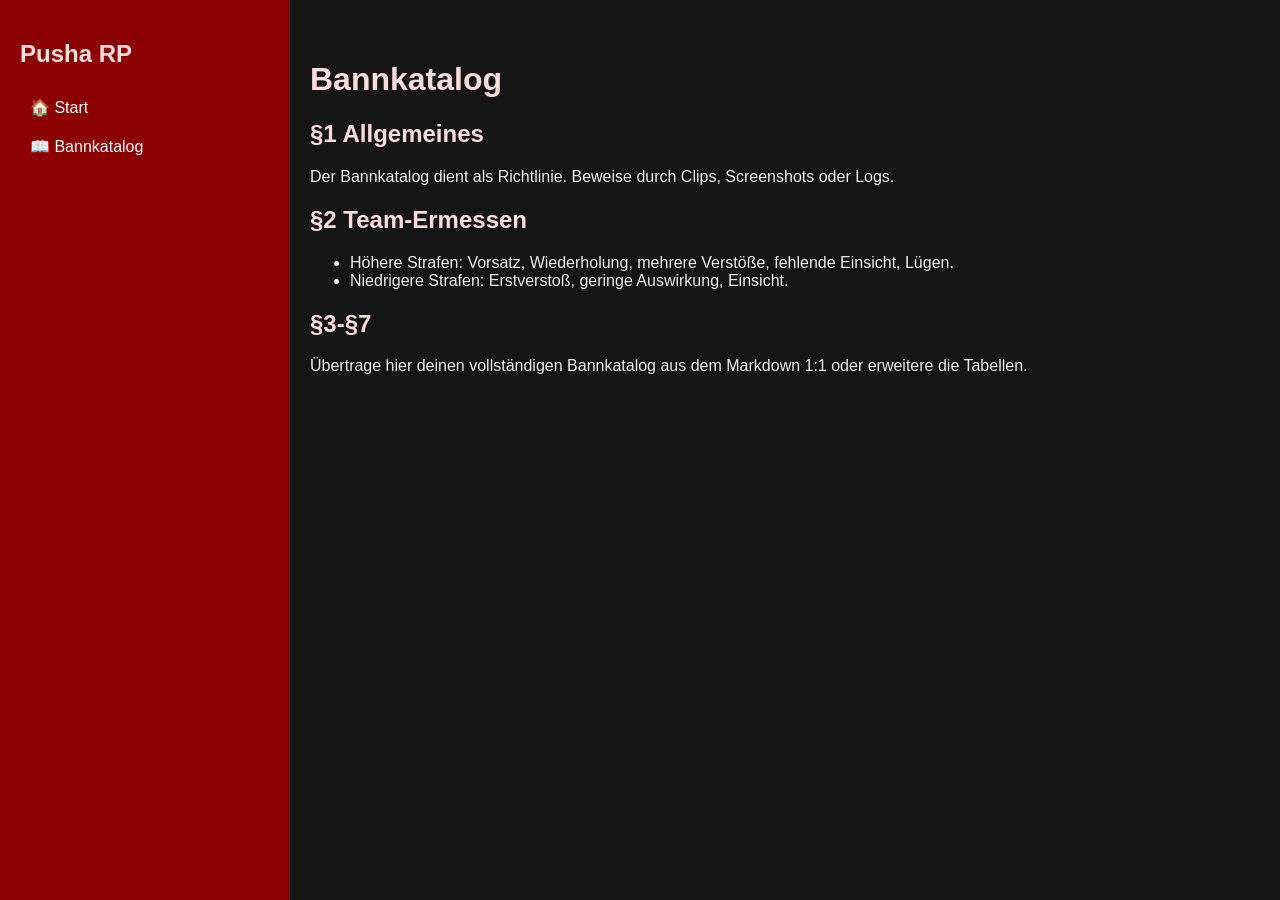
==== bannkatalog.html @ 23351910 "Add files via upload" ====
<!doctype html><html><head><meta charset='utf-8'><title>Bannkatalog</title><link rel='stylesheet' href='style.css'></head><body><div class='sidebar'><h2>Pusha RP</h2><a href='index.html'>🏠 Start</a><a href='bannkatalog.html'>📖 Bannkatalog</a></div><main><h1>Bannkatalog</h1><h2>§1 Allgemeines</h2><p>Der Bannkatalog dient als Richtlinie. Beweise durch Clips, Screenshots oder Logs.</p><h2>§2 Team-Ermessen</h2><ul><li>Höhere Strafen: Vorsatz, Wiederholung, mehrere Verstöße, fehlende Einsicht, Lügen.</li><li>Niedrigere Strafen: Erstverstoß, geringe Auswirkung, Einsicht.</li></ul><h2>§3-§7</h2><p>Übertrage hier deinen vollständigen Bannkatalog aus dem Markdown 1:1 oder erweitere die Tabellen.</p></main></body></html>
---- style.css ----
body{margin:0;font-family:Arial;background:#151515;color:#eee;display:flex}.sidebar{width:250px;background:#8b0000;height:100vh;padding:20px;position:fixed}.sidebar a{display:block;color:#fff;text-decoration:none;padding:10px;border-radius:6px}.sidebar a:hover{background:#b30000}main{margin-left:270px;padding:40px}.btn{background:#b30000;color:#fff;padding:12px 20px;text-decoration:none;border-radius:8px}h1,h2{color:#ffdddd}
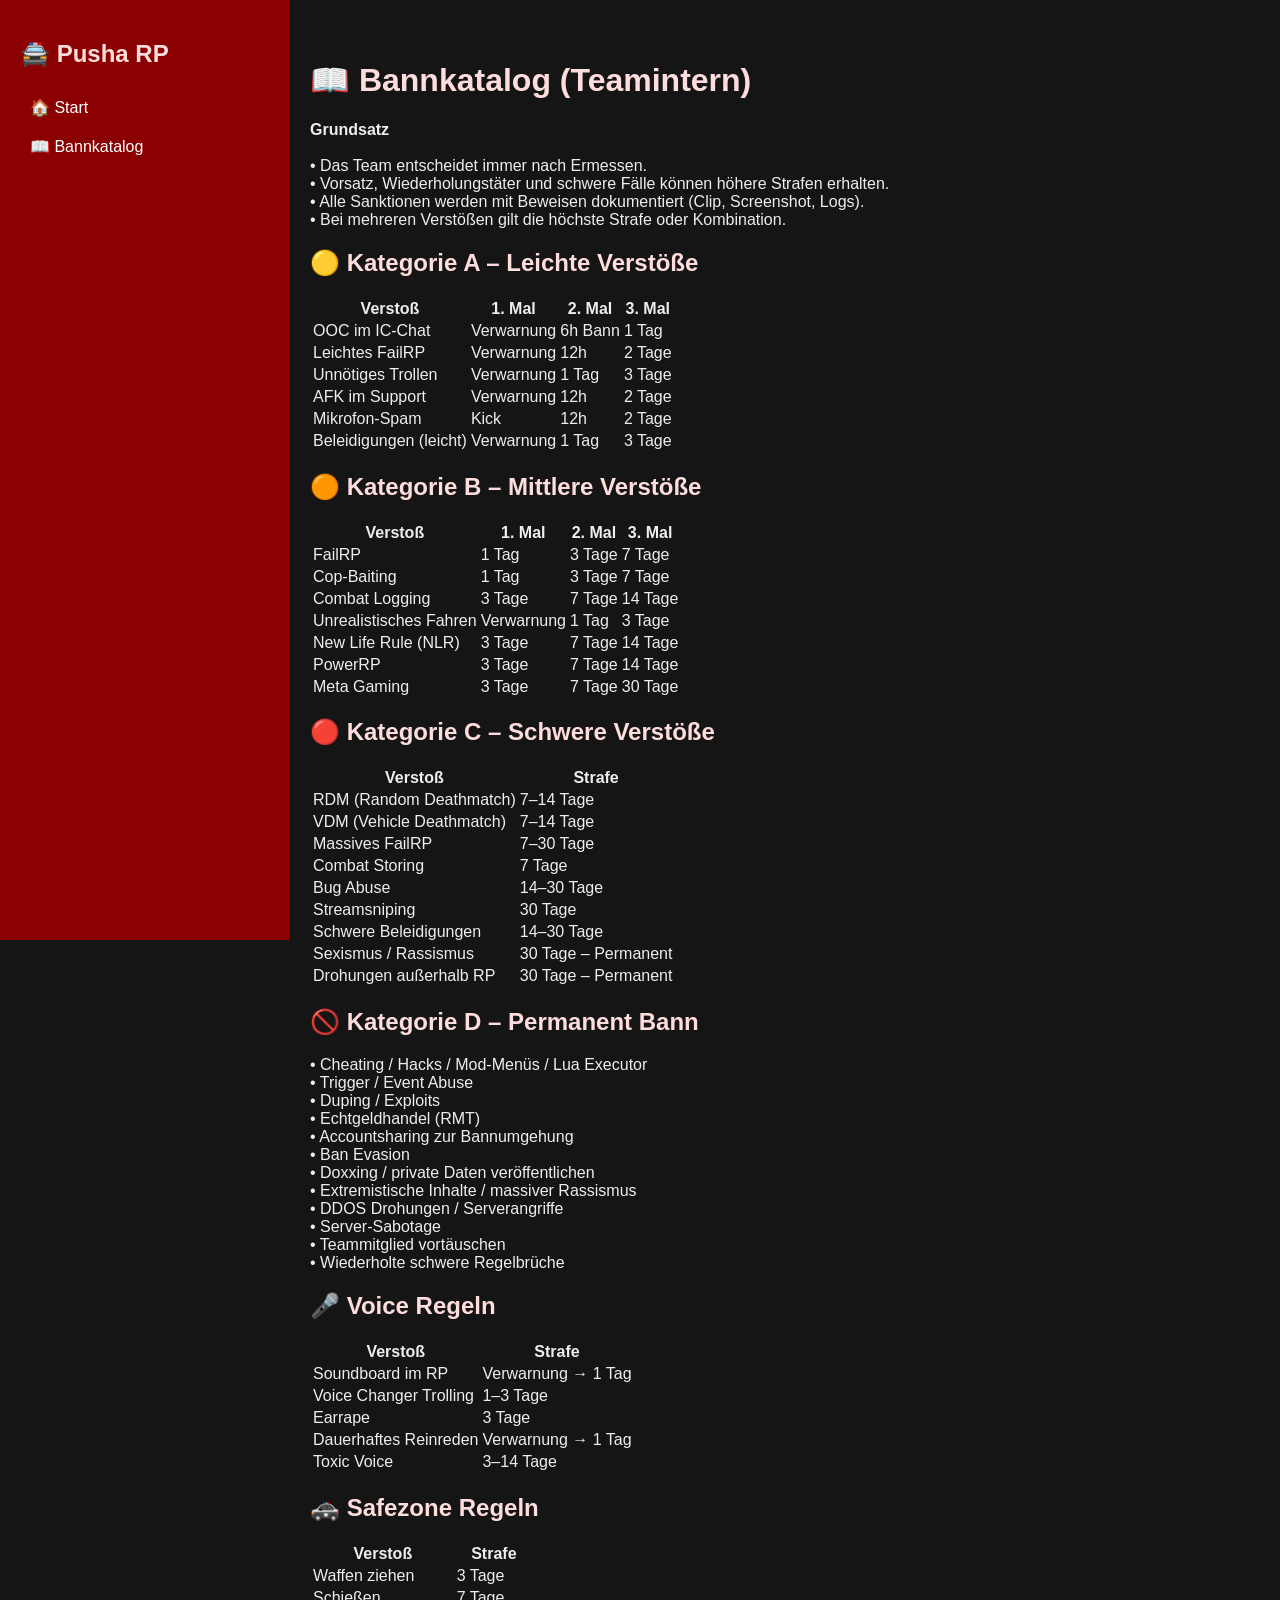
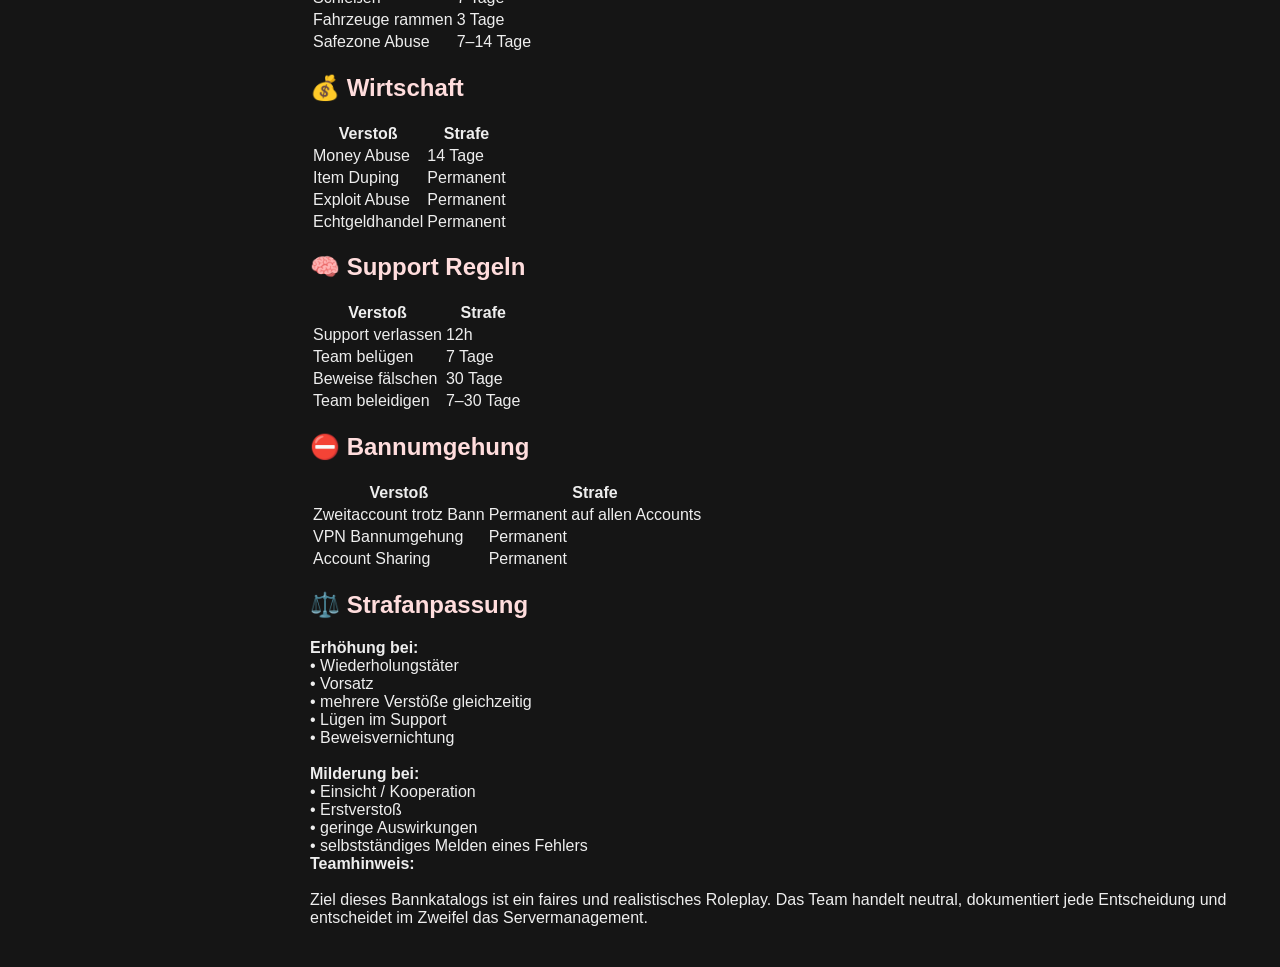
==== commit 7f53dac1: "Bannkatalog Updated the Bannkatalog HTML structure, added categories and rules for various offenses," ====
--- a/bannkatalog.html
+++ b/bannkatalog.html
@@ -1 +1,171 @@
-<!doctype html><html><head><meta charset='utf-8'><title>Bannkatalog</title><link rel='stylesheet' href='style.css'></head><body><div class='sidebar'><h2>Pusha RP</h2><a href='index.html'>🏠 Start</a><a href='bannkatalog.html'>📖 Bannkatalog</a></div><main><h1>Bannkatalog</h1><h2>§1 Allgemeines</h2><p>Der Bannkatalog dient als Richtlinie. Beweise durch Clips, Screenshots oder Logs.</p><h2>§2 Team-Ermessen</h2><ul><li>Höhere Strafen: Vorsatz, Wiederholung, mehrere Verstöße, fehlende Einsicht, Lügen.</li><li>Niedrigere Strafen: Erstverstoß, geringe Auswirkung, Einsicht.</li></ul><h2>§3-§7</h2><p>Übertrage hier deinen vollständigen Bannkatalog aus dem Markdown 1:1 oder erweitere die Tabellen.</p></main></body></html>+<!doctype html>
+<html lang="de">
+<head>
+<meta charset="utf-8">
+<meta name="viewport" content="width=device-width, initial-scale=1.0">
+<title>Pusha RP | Bannkatalog</title>
+<link rel="stylesheet" href="style.css">
+</head>
+
+<body>
+
+<div class="sidebar">
+  <h2>🚔 Pusha RP</h2>
+  <a href="index.html">🏠 Start</a>
+  <a class="active" href="bannkatalog.html">📖 Bannkatalog</a>
+</div>
+
+<main class="content">
+
+<h1>📖 Bannkatalog (Teamintern)</h1>
+
+<div class="card">
+<b>Grundsatz</b><br><br>
+• Das Team entscheidet immer nach Ermessen.<br>
+• Vorsatz, Wiederholungstäter und schwere Fälle können höhere Strafen erhalten.<br>
+• Alle Sanktionen werden mit Beweisen dokumentiert (Clip, Screenshot, Logs).<br>
+• Bei mehreren Verstößen gilt die höchste Strafe oder Kombination.
+</div>
+
+<h2>🟡 Kategorie A – Leichte Verstöße</h2>
+
+<table>
+<tr><th>Verstoß</th><th>1. Mal</th><th>2. Mal</th><th>3. Mal</th></tr>
+
+<tr><td>OOC im IC-Chat</td><td>Verwarnung</td><td>6h Bann</td><td>1 Tag</td></tr>
+<tr><td>Leichtes FailRP</td><td>Verwarnung</td><td>12h</td><td>2 Tage</td></tr>
+<tr><td>Unnötiges Trollen</td><td>Verwarnung</td><td>1 Tag</td><td>3 Tage</td></tr>
+<tr><td>AFK im Support</td><td>Verwarnung</td><td>12h</td><td>2 Tage</td></tr>
+<tr><td>Mikrofon-Spam</td><td>Kick</td><td>12h</td><td>2 Tage</td></tr>
+<tr><td>Beleidigungen (leicht)</td><td>Verwarnung</td><td>1 Tag</td><td>3 Tage</td></tr>
+</table>
+
+<h2>🟠 Kategorie B – Mittlere Verstöße</h2>
+
+<table>
+<tr><th>Verstoß</th><th>1. Mal</th><th>2. Mal</th><th>3. Mal</th></tr>
+
+<tr><td>FailRP</td><td>1 Tag</td><td>3 Tage</td><td>7 Tage</td></tr>
+<tr><td>Cop-Baiting</td><td>1 Tag</td><td>3 Tage</td><td>7 Tage</td></tr>
+<tr><td>Combat Logging</td><td>3 Tage</td><td>7 Tage</td><td>14 Tage</td></tr>
+<tr><td>Unrealistisches Fahren</td><td>Verwarnung</td><td>1 Tag</td><td>3 Tage</td></tr>
+<tr><td>New Life Rule (NLR)</td><td>3 Tage</td><td>7 Tage</td><td>14 Tage</td></tr>
+<tr><td>PowerRP</td><td>3 Tage</td><td>7 Tage</td><td>14 Tage</td></tr>
+<tr><td>Meta Gaming</td><td>3 Tage</td><td>7 Tage</td><td>30 Tage</td></tr>
+</table>
+
+<h2>🔴 Kategorie C – Schwere Verstöße</h2>
+
+<table>
+<tr><th>Verstoß</th><th>Strafe</th></tr>
+
+<tr><td>RDM (Random Deathmatch)</td><td>7–14 Tage</td></tr>
+<tr><td>VDM (Vehicle Deathmatch)</td><td>7–14 Tage</td></tr>
+<tr><td>Massives FailRP</td><td>7–30 Tage</td></tr>
+<tr><td>Combat Storing</td><td>7 Tage</td></tr>
+<tr><td>Bug Abuse</td><td>14–30 Tage</td></tr>
+<tr><td>Streamsniping</td><td>30 Tage</td></tr>
+<tr><td>Schwere Beleidigungen</td><td>14–30 Tage</td></tr>
+<tr><td>Sexismus / Rassismus</td><td>30 Tage – Permanent</td></tr>
+<tr><td>Drohungen außerhalb RP</td><td>30 Tage – Permanent</td></tr>
+</table>
+
+<h2>🚫 Kategorie D – Permanent Bann</h2>
+
+<div class="card danger">
+• Cheating / Hacks / Mod-Menüs / Lua Executor<br>
+• Trigger / Event Abuse<br>
+• Duping / Exploits<br>
+• Echtgeldhandel (RMT)<br>
+• Accountsharing zur Bannumgehung<br>
+• Ban Evasion<br>
+• Doxxing / private Daten veröffentlichen<br>
+• Extremistische Inhalte / massiver Rassismus<br>
+• DDOS Drohungen / Serverangriffe<br>
+• Server-Sabotage<br>
+• Teammitglied vortäuschen<br>
+• Wiederholte schwere Regelbrüche
+</div>
+
+<h2>🎤 Voice Regeln</h2>
+
+<table>
+<tr><th>Verstoß</th><th>Strafe</th></tr>
+
+<tr><td>Soundboard im RP</td><td>Verwarnung → 1 Tag</td></tr>
+<tr><td>Voice Changer Trolling</td><td>1–3 Tage</td></tr>
+<tr><td>Earrape</td><td>3 Tage</td></tr>
+<tr><td>Dauerhaftes Reinreden</td><td>Verwarnung → 1 Tag</td></tr>
+<tr><td>Toxic Voice</td><td>3–14 Tage</td></tr>
+</table>
+
+<h2>🚓 Safezone Regeln</h2>
+
+<table>
+<tr><th>Verstoß</th><th>Strafe</th></tr>
+
+<tr><td>Waffen ziehen</td><td>3 Tage</td></tr>
+<tr><td>Schießen</td><td>7 Tage</td></tr>
+<tr><td>Fahrzeuge rammen</td><td>3 Tage</td></tr>
+<tr><td>Safezone Abuse</td><td>7–14 Tage</td></tr>
+</table>
+
+<h2>💰 Wirtschaft</h2>
+
+<table>
+<tr><th>Verstoß</th><th>Strafe</th></tr>
+
+<tr><td>Money Abuse</td><td>14 Tage</td></tr>
+<tr><td>Item Duping</td><td>Permanent</td></tr>
+<tr><td>Exploit Abuse</td><td>Permanent</td></tr>
+<tr><td>Echtgeldhandel</td><td>Permanent</td></tr>
+</table>
+
+<h2>🧠 Support Regeln</h2>
+
+<table>
+<tr><th>Verstoß</th><th>Strafe</th></tr>
+
+<tr><td>Support verlassen</td><td>12h</td></tr>
+<tr><td>Team belügen</td><td>7 Tage</td></tr>
+<tr><td>Beweise fälschen</td><td>30 Tage</td></tr>
+<tr><td>Team beleidigen</td><td>7–30 Tage</td></tr>
+</table>
+
+<h2>⛔ Bannumgehung</h2>
+
+<table>
+<tr><th>Verstoß</th><th>Strafe</th></tr>
+
+<tr><td>Zweitaccount trotz Bann</td><td>Permanent auf allen Accounts</td></tr>
+<tr><td>VPN Bannumgehung</td><td>Permanent</td></tr>
+<tr><td>Account Sharing</td><td>Permanent</td></tr>
+</table>
+
+<h2>⚖️ Strafanpassung</h2>
+
+<div class="card">
+<b>Erhöhung bei:</b><br>
+• Wiederholungstäter<br>
+• Vorsatz<br>
+• mehrere Verstöße gleichzeitig<br>
+• Lügen im Support<br>
+• Beweisvernichtung<br><br>
+
+<b>Milderung bei:</b><br>
+• Einsicht / Kooperation<br>
+• Erstverstoß<br>
+• geringe Auswirkungen<br>
+• selbstständiges Melden eines Fehlers
+</div>
+
+<div class="card">
+<b>Teamhinweis:</b><br><br>
+Ziel dieses Bannkatalogs ist ein faires und realistisches Roleplay.
+Das Team handelt neutral, dokumentiert jede Entscheidung und entscheidet im Zweifel das Servermanagement.
+</div>
+
+</main>
+
+</body>
+</html>
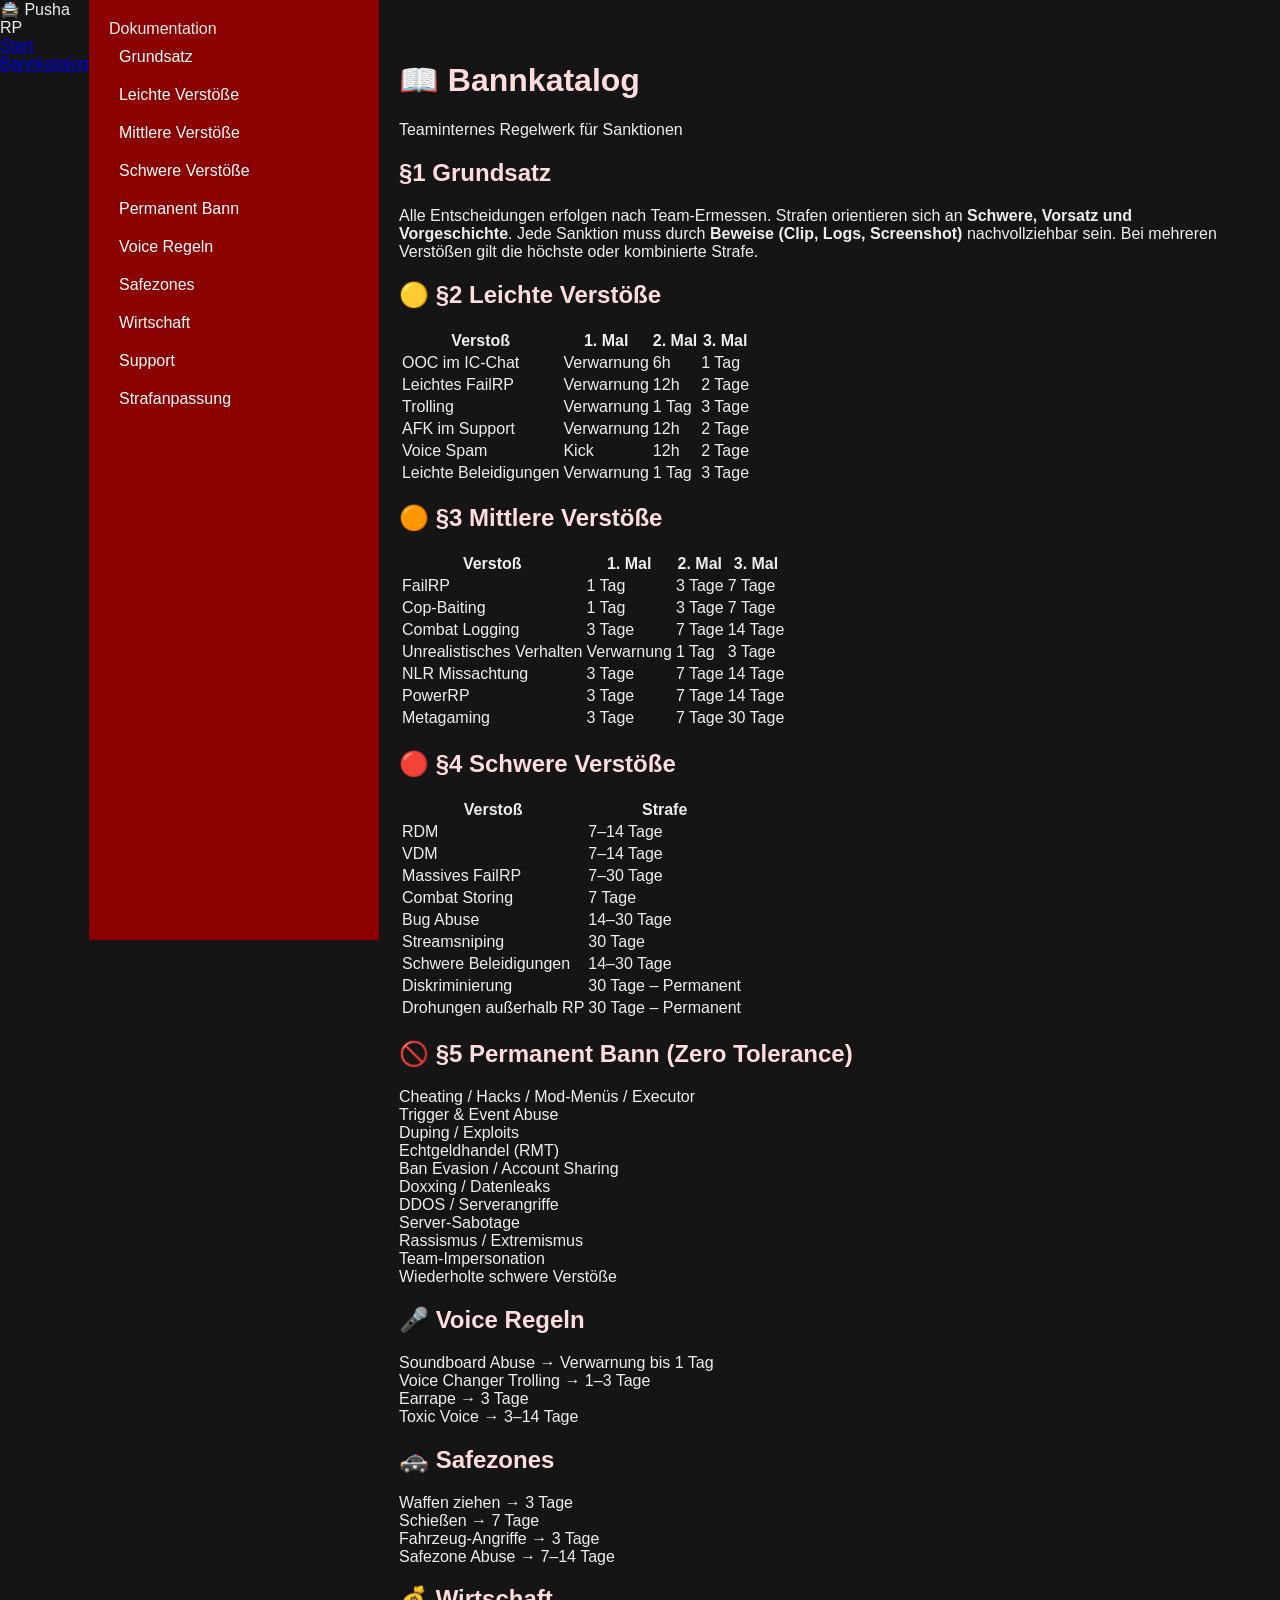
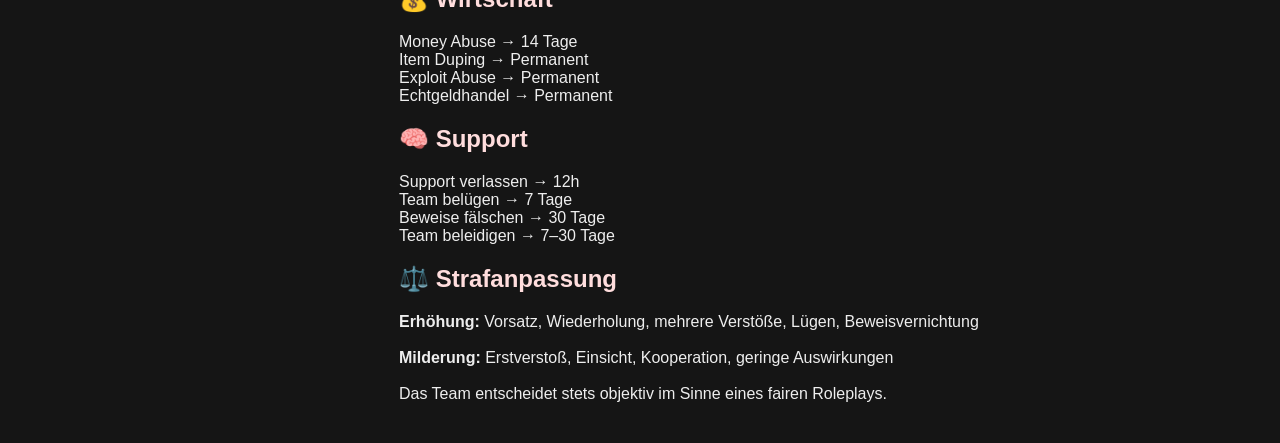
==== commit bdd4d972: "bannkatalog.html" ====
--- a/bannkatalog.html
+++ b/bannkatalog.html
@@ -9,163 +9,159 @@
 
 <body>
 
-<div class="sidebar">
-  <h2>🚔 Pusha RP</h2>
-  <a href="index.html">🏠 Start</a>
-  <a class="active" href="bannkatalog.html">📖 Bannkatalog</a>
-</div>
+<header class="topbar">
+  <div class="brand">🚔 Pusha RP</div>
+  <nav>
+    <a href="index.html">Start</a>
+    <a class="active" href="bannkatalog.html">Bannkatalog</a>
+  </nav>
+</header>
+
+<div class="layout">
+
+<aside class="sidebar">
+  <div class="sidebar-title">Dokumentation</div>
+  <a href="#grundsatz">Grundsatz</a>
+  <a href="#leicht">Leichte Verstöße</a>
+  <a href="#mittel">Mittlere Verstöße</a>
+  <a href="#schwer">Schwere Verstöße</a>
+  <a href="#perm">Permanent Bann</a>
+  <a href="#voice">Voice Regeln</a>
+  <a href="#safezone">Safezones</a>
+  <a href="#wirtschaft">Wirtschaft</a>
+  <a href="#support">Support</a>
+  <a href="#strabanpassung">Strafanpassung</a>
+</aside>
 
 <main class="content">
 
-<h1>📖 Bannkatalog (Teamintern)</h1>
+<h1>📖 Bannkatalog</h1>
+<p class="subtitle">Teaminternes Regelwerk für Sanktionen</p>
 
-<div class="card">
-<b>Grundsatz</b><br><br>
-• Das Team entscheidet immer nach Ermessen.<br>
-• Vorsatz, Wiederholungstäter und schwere Fälle können höhere Strafen erhalten.<br>
-• Alle Sanktionen werden mit Beweisen dokumentiert (Clip, Screenshot, Logs).<br>
-• Bei mehreren Verstößen gilt die höchste Strafe oder Kombination.
-</div>
+<section id="grundsatz" class="card">
+<h2>§1 Grundsatz</h2>
+<p>
+Alle Entscheidungen erfolgen nach Team-Ermessen.
+Strafen orientieren sich an <b>Schwere, Vorsatz und Vorgeschichte</b>.
+Jede Sanktion muss durch <b>Beweise (Clip, Logs, Screenshot)</b> nachvollziehbar sein.
+Bei mehreren Verstößen gilt die höchste oder kombinierte Strafe.
+</p>
+</section>
 
-<h2>🟡 Kategorie A – Leichte Verstöße</h2>
-
+<section id="leicht">
+<h2>🟡 §2 Leichte Verstöße</h2>
 <table>
 <tr><th>Verstoß</th><th>1. Mal</th><th>2. Mal</th><th>3. Mal</th></tr>
 
-<tr><td>OOC im IC-Chat</td><td>Verwarnung</td><td>6h Bann</td><td>1 Tag</td></tr>
+<tr><td>OOC im IC-Chat</td><td>Verwarnung</td><td>6h</td><td>1 Tag</td></tr>
 <tr><td>Leichtes FailRP</td><td>Verwarnung</td><td>12h</td><td>2 Tage</td></tr>
-<tr><td>Unnötiges Trollen</td><td>Verwarnung</td><td>1 Tag</td><td>3 Tage</td></tr>
+<tr><td>Trolling</td><td>Verwarnung</td><td>1 Tag</td><td>3 Tage</td></tr>
 <tr><td>AFK im Support</td><td>Verwarnung</td><td>12h</td><td>2 Tage</td></tr>
-<tr><td>Mikrofon-Spam</td><td>Kick</td><td>12h</td><td>2 Tage</td></tr>
-<tr><td>Beleidigungen (leicht)</td><td>Verwarnung</td><td>1 Tag</td><td>3 Tage</td></tr>
+<tr><td>Voice Spam</td><td>Kick</td><td>12h</td><td>2 Tage</td></tr>
+<tr><td>Leichte Beleidigungen</td><td>Verwarnung</td><td>1 Tag</td><td>3 Tage</td></tr>
 </table>
+</section>
 
-<h2>🟠 Kategorie B – Mittlere Verstöße</h2>
-
+<section id="mittel">
+<h2>🟠 §3 Mittlere Verstöße</h2>
 <table>
 <tr><th>Verstoß</th><th>1. Mal</th><th>2. Mal</th><th>3. Mal</th></tr>
 
 <tr><td>FailRP</td><td>1 Tag</td><td>3 Tage</td><td>7 Tage</td></tr>
 <tr><td>Cop-Baiting</td><td>1 Tag</td><td>3 Tage</td><td>7 Tage</td></tr>
 <tr><td>Combat Logging</td><td>3 Tage</td><td>7 Tage</td><td>14 Tage</td></tr>
-<tr><td>Unrealistisches Fahren</td><td>Verwarnung</td><td>1 Tag</td><td>3 Tage</td></tr>
-<tr><td>New Life Rule (NLR)</td><td>3 Tage</td><td>7 Tage</td><td>14 Tage</td></tr>
+<tr><td>Unrealistisches Verhalten</td><td>Verwarnung</td><td>1 Tag</td><td>3 Tage</td></tr>
+<tr><td>NLR Missachtung</td><td>3 Tage</td><td>7 Tage</td><td>14 Tage</td></tr>
 <tr><td>PowerRP</td><td>3 Tage</td><td>7 Tage</td><td>14 Tage</td></tr>
-<tr><td>Meta Gaming</td><td>3 Tage</td><td>7 Tage</td><td>30 Tage</td></tr>
+<tr><td>Metagaming</td><td>3 Tage</td><td>7 Tage</td><td>30 Tage</td></tr>
 </table>
+</section>
 
-<h2>🔴 Kategorie C – Schwere Verstöße</h2>
-
+<section id="schwer">
+<h2>🔴 §4 Schwere Verstöße</h2>
 <table>
 <tr><th>Verstoß</th><th>Strafe</th></tr>
 
-<tr><td>RDM (Random Deathmatch)</td><td>7–14 Tage</td></tr>
-<tr><td>VDM (Vehicle Deathmatch)</td><td>7–14 Tage</td></tr>
+<tr><td>RDM</td><td>7–14 Tage</td></tr>
+<tr><td>VDM</td><td>7–14 Tage</td></tr>
 <tr><td>Massives FailRP</td><td>7–30 Tage</td></tr>
 <tr><td>Combat Storing</td><td>7 Tage</td></tr>
 <tr><td>Bug Abuse</td><td>14–30 Tage</td></tr>
 <tr><td>Streamsniping</td><td>30 Tage</td></tr>
 <tr><td>Schwere Beleidigungen</td><td>14–30 Tage</td></tr>
-<tr><td>Sexismus / Rassismus</td><td>30 Tage – Permanent</td></tr>
+<tr><td>Diskriminierung</td><td>30 Tage – Permanent</td></tr>
 <tr><td>Drohungen außerhalb RP</td><td>30 Tage – Permanent</td></tr>
 </table>
+</section>
 
-<h2>🚫 Kategorie D – Permanent Bann</h2>
+<section id="perm" class="card danger">
+<h2>🚫 §5 Permanent Bann (Zero Tolerance)</h2>
 
-<div class="card danger">
-• Cheating / Hacks / Mod-Menüs / Lua Executor<br>
-• Trigger / Event Abuse<br>
-• Duping / Exploits<br>
-• Echtgeldhandel (RMT)<br>
-• Accountsharing zur Bannumgehung<br>
-• Ban Evasion<br>
-• Doxxing / private Daten veröffentlichen<br>
-• Extremistische Inhalte / massiver Rassismus<br>
-• DDOS Drohungen / Serverangriffe<br>
-• Server-Sabotage<br>
-• Teammitglied vortäuschen<br>
-• Wiederholte schwere Regelbrüche
+Cheating / Hacks / Mod-Menüs / Executor<br>
+Trigger & Event Abuse<br>
+Duping / Exploits<br>
+Echtgeldhandel (RMT)<br>
+Ban Evasion / Account Sharing<br>
+Doxxing / Datenleaks<br>
+DDOS / Serverangriffe<br>
+Server-Sabotage<br>
+Rassismus / Extremismus<br>
+Team-Impersonation<br>
+Wiederholte schwere Verstöße
+</section>
+
+<section id="voice">
+<h2>🎤 Voice Regeln</h2>
+<div class="card">
+Soundboard Abuse → Verwarnung bis 1 Tag<br>
+Voice Changer Trolling → 1–3 Tage<br>
+Earrape → 3 Tage<br>
+Toxic Voice → 3–14 Tage
 </div>
+</section>
 
-<h2>🎤 Voice Regeln</h2>
+<section id="safezone">
+<h2>🚓 Safezones</h2>
+<div class="card">
+Waffen ziehen → 3 Tage<br>
+Schießen → 7 Tage<br>
+Fahrzeug-Angriffe → 3 Tage<br>
+Safezone Abuse → 7–14 Tage
+</div>
+</section>
 
-<table>
-<tr><th>Verstoß</th><th>Strafe</th></tr>
+<section id="wirtschaft">
+<h2>💰 Wirtschaft</h2>
+<div class="card">
+Money Abuse → 14 Tage<br>
+Item Duping → Permanent<br>
+Exploit Abuse → Permanent<br>
+Echtgeldhandel → Permanent
+</div>
+</section>
 
-<tr><td>Soundboard im RP</td><td>Verwarnung → 1 Tag</td></tr>
-<tr><td>Voice Changer Trolling</td><td>1–3 Tage</td></tr>
-<tr><td>Earrape</td><td>3 Tage</td></tr>
-<tr><td>Dauerhaftes Reinreden</td><td>Verwarnung → 1 Tag</td></tr>
-<tr><td>Toxic Voice</td><td>3–14 Tage</td></tr>
-</table>
+<section id="support">
+<h2>🧠 Support</h2>
+<div class="card">
+Support verlassen → 12h<br>
+Team belügen → 7 Tage<br>
+Beweise fälschen → 30 Tage<br>
+Team beleidigen → 7–30 Tage
+</div>
+</section>
 
-<h2>🚓 Safezone Regeln</h2>
-
-<table>
-<tr><th>Verstoß</th><th>Strafe</th></tr>
-
-<tr><td>Waffen ziehen</td><td>3 Tage</td></tr>
-<tr><td>Schießen</td><td>7 Tage</td></tr>
-<tr><td>Fahrzeuge rammen</td><td>3 Tage</td></tr>
-<tr><td>Safezone Abuse</td><td>7–14 Tage</td></tr>
-</table>
-
-<h2>💰 Wirtschaft</h2>
-
-<table>
-<tr><th>Verstoß</th><th>Strafe</th></tr>
-
-<tr><td>Money Abuse</td><td>14 Tage</td></tr>
-<tr><td>Item Duping</td><td>Permanent</td></tr>
-<tr><td>Exploit Abuse</td><td>Permanent</td></tr>
-<tr><td>Echtgeldhandel</td><td>Permanent</td></tr>
-</table>
-
-<h2>🧠 Support Regeln</h2>
-
-<table>
-<tr><th>Verstoß</th><th>Strafe</th></tr>
-
-<tr><td>Support verlassen</td><td>12h</td></tr>
-<tr><td>Team belügen</td><td>7 Tage</td></tr>
-<tr><td>Beweise fälschen</td><td>30 Tage</td></tr>
-<tr><td>Team beleidigen</td><td>7–30 Tage</td></tr>
-</table>
-
-<h2>⛔ Bannumgehung</h2>
-
-<table>
-<tr><th>Verstoß</th><th>Strafe</th></tr>
-
-<tr><td>Zweitaccount trotz Bann</td><td>Permanent auf allen Accounts</td></tr>
-<tr><td>VPN Bannumgehung</td><td>Permanent</td></tr>
-<tr><td>Account Sharing</td><td>Permanent</td></tr>
-</table>
-
+<section id="strabanpassung" class="card">
 <h2>⚖️ Strafanpassung</h2>
 
-<div class="card">
-<b>Erhöhung bei:</b><br>
-• Wiederholungstäter<br>
-• Vorsatz<br>
-• mehrere Verstöße gleichzeitig<br>
-• Lügen im Support<br>
-• Beweisvernichtung<br><br>
+<b>Erhöhung:</b> Vorsatz, Wiederholung, mehrere Verstöße, Lügen, Beweisvernichtung<br><br>
 
-<b>Milderung bei:</b><br>
-• Einsicht / Kooperation<br>
-• Erstverstoß<br>
-• geringe Auswirkungen<br>
-• selbstständiges Melden eines Fehlers
-</div>
+<b>Milderung:</b> Erstverstoß, Einsicht, Kooperation, geringe Auswirkungen<br><br>
 
-<div class="card">
-<b>Teamhinweis:</b><br><br>
-Ziel dieses Bannkatalogs ist ein faires und realistisches Roleplay.
-Das Team handelt neutral, dokumentiert jede Entscheidung und entscheidet im Zweifel das Servermanagement.
-</div>
+Das Team entscheidet stets objektiv im Sinne eines fairen Roleplays.
+</section>
 
 </main>
+</div>
 
 </body>
 </html>
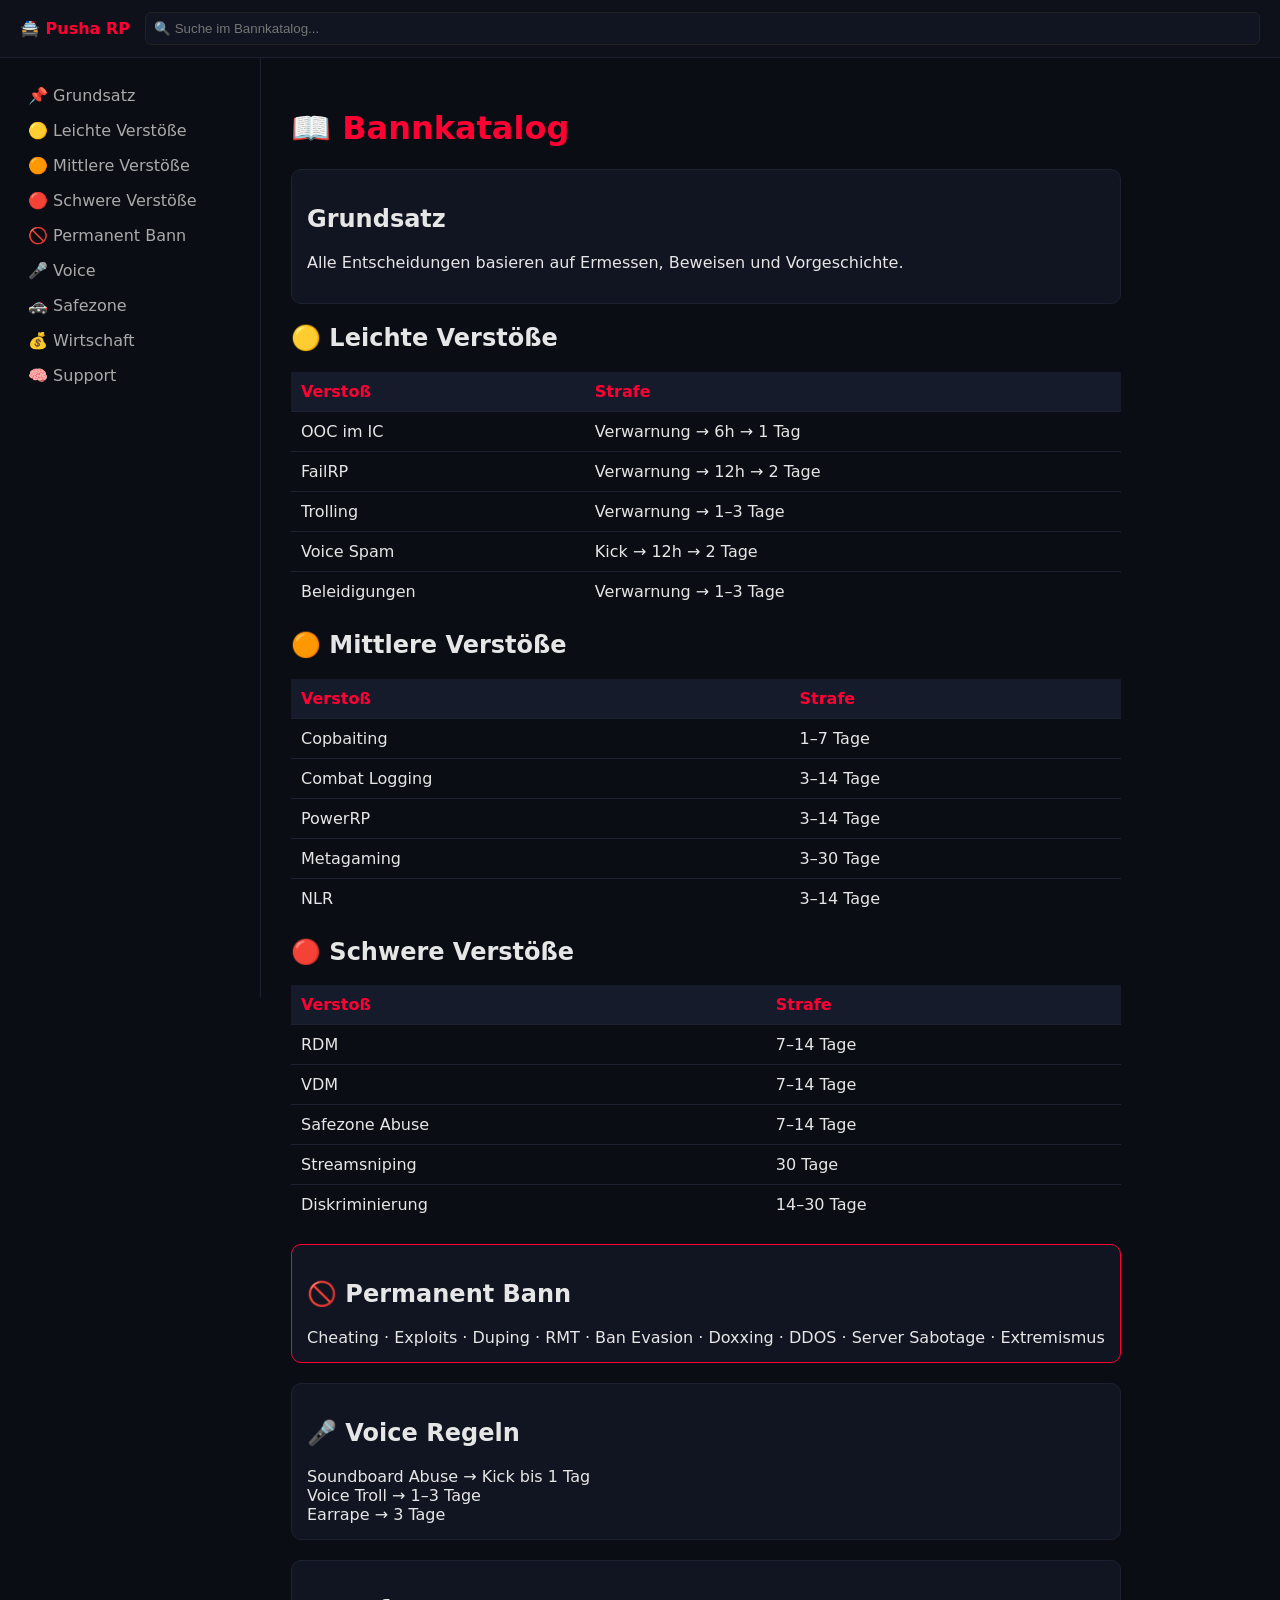
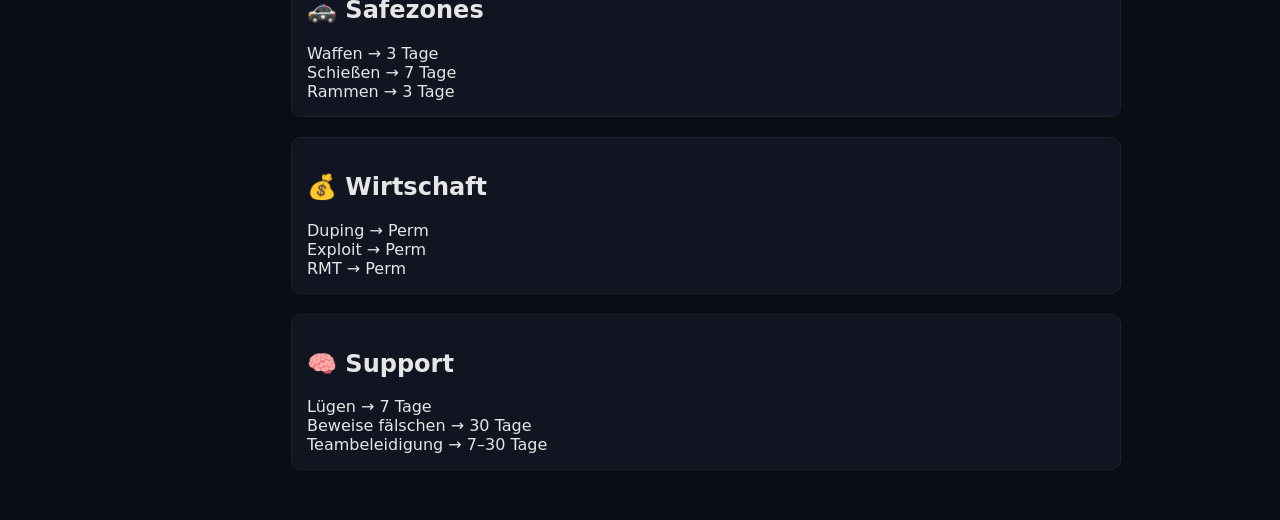
==== commit 6a9de822: "Bannkatalog" ====
--- a/bannkatalog.html
+++ b/bannkatalog.html
@@ -11,157 +11,117 @@
 
 <header class="topbar">
   <div class="brand">🚔 Pusha RP</div>
-  <nav>
-    <a href="index.html">Start</a>
-    <a class="active" href="bannkatalog.html">Bannkatalog</a>
+
+  <input id="search" placeholder="🔍 Suche im Bannkatalog..." />
+
+  <button class="menu-btn" onclick="toggleMenu()">☰</button>
+
+  <nav id="mobileMenu">
+    <a href="#grundsatz">Grundsatz</a>
+    <a href="#leicht">Leicht</a>
+    <a href="#mittel">Mittel</a>
+    <a href="#schwer">Schwer</a>
+    <a href="#perm">Perm</a>
   </nav>
 </header>
 
 <div class="layout">
 
 <aside class="sidebar">
-  <div class="sidebar-title">Dokumentation</div>
-  <a href="#grundsatz">Grundsatz</a>
-  <a href="#leicht">Leichte Verstöße</a>
-  <a href="#mittel">Mittlere Verstöße</a>
-  <a href="#schwer">Schwere Verstöße</a>
-  <a href="#perm">Permanent Bann</a>
-  <a href="#voice">Voice Regeln</a>
-  <a href="#safezone">Safezones</a>
-  <a href="#wirtschaft">Wirtschaft</a>
-  <a href="#support">Support</a>
-  <a href="#strabanpassung">Strafanpassung</a>
+  <a href="#grundsatz">📌 Grundsatz</a>
+  <a href="#leicht">🟡 Leichte Verstöße</a>
+  <a href="#mittel">🟠 Mittlere Verstöße</a>
+  <a href="#schwer">🔴 Schwere Verstöße</a>
+  <a href="#perm">🚫 Permanent Bann</a>
+  <a href="#voice">🎤 Voice</a>
+  <a href="#safe">🚓 Safezone</a>
+  <a href="#eco">💰 Wirtschaft</a>
+  <a href="#support">🧠 Support</a>
 </aside>
 
 <main class="content">
 
 <h1>📖 Bannkatalog</h1>
-<p class="subtitle">Teaminternes Regelwerk für Sanktionen</p>
 
 <section id="grundsatz" class="card">
-<h2>§1 Grundsatz</h2>
-<p>
-Alle Entscheidungen erfolgen nach Team-Ermessen.
-Strafen orientieren sich an <b>Schwere, Vorsatz und Vorgeschichte</b>.
-Jede Sanktion muss durch <b>Beweise (Clip, Logs, Screenshot)</b> nachvollziehbar sein.
-Bei mehreren Verstößen gilt die höchste oder kombinierte Strafe.
-</p>
+<h2>Grundsatz</h2>
+<p>Alle Entscheidungen basieren auf Ermessen, Beweisen und Vorgeschichte.</p>
 </section>
 
 <section id="leicht">
-<h2>🟡 §2 Leichte Verstöße</h2>
-<table>
-<tr><th>Verstoß</th><th>1. Mal</th><th>2. Mal</th><th>3. Mal</th></tr>
-
-<tr><td>OOC im IC-Chat</td><td>Verwarnung</td><td>6h</td><td>1 Tag</td></tr>
-<tr><td>Leichtes FailRP</td><td>Verwarnung</td><td>12h</td><td>2 Tage</td></tr>
-<tr><td>Trolling</td><td>Verwarnung</td><td>1 Tag</td><td>3 Tage</td></tr>
-<tr><td>AFK im Support</td><td>Verwarnung</td><td>12h</td><td>2 Tage</td></tr>
-<tr><td>Voice Spam</td><td>Kick</td><td>12h</td><td>2 Tage</td></tr>
-<tr><td>Leichte Beleidigungen</td><td>Verwarnung</td><td>1 Tag</td><td>3 Tage</td></tr>
+<h2>🟡 Leichte Verstöße</h2>
+<table class="filterable">
+<tr><th>Verstoß</th><th>Strafe</th></tr>
+<tr><td>OOC im IC</td><td>Verwarnung → 6h → 1 Tag</td></tr>
+<tr><td>FailRP</td><td>Verwarnung → 12h → 2 Tage</td></tr>
+<tr><td>Trolling</td><td>Verwarnung → 1–3 Tage</td></tr>
+<tr><td>Voice Spam</td><td>Kick → 12h → 2 Tage</td></tr>
+<tr><td>Beleidigungen</td><td>Verwarnung → 1–3 Tage</td></tr>
 </table>
 </section>
 
 <section id="mittel">
-<h2>🟠 §3 Mittlere Verstöße</h2>
-<table>
-<tr><th>Verstoß</th><th>1. Mal</th><th>2. Mal</th><th>3. Mal</th></tr>
-
-<tr><td>FailRP</td><td>1 Tag</td><td>3 Tage</td><td>7 Tage</td></tr>
-<tr><td>Cop-Baiting</td><td>1 Tag</td><td>3 Tage</td><td>7 Tage</td></tr>
-<tr><td>Combat Logging</td><td>3 Tage</td><td>7 Tage</td><td>14 Tage</td></tr>
-<tr><td>Unrealistisches Verhalten</td><td>Verwarnung</td><td>1 Tag</td><td>3 Tage</td></tr>
-<tr><td>NLR Missachtung</td><td>3 Tage</td><td>7 Tage</td><td>14 Tage</td></tr>
-<tr><td>PowerRP</td><td>3 Tage</td><td>7 Tage</td><td>14 Tage</td></tr>
-<tr><td>Metagaming</td><td>3 Tage</td><td>7 Tage</td><td>30 Tage</td></tr>
+<h2>🟠 Mittlere Verstöße</h2>
+<table class="filterable">
+<tr><th>Verstoß</th><th>Strafe</th></tr>
+<tr><td>Copbaiting</td><td>1–7 Tage</td></tr>
+<tr><td>Combat Logging</td><td>3–14 Tage</td></tr>
+<tr><td>PowerRP</td><td>3–14 Tage</td></tr>
+<tr><td>Metagaming</td><td>3–30 Tage</td></tr>
+<tr><td>NLR</td><td>3–14 Tage</td></tr>
 </table>
 </section>
 
 <section id="schwer">
-<h2>🔴 §4 Schwere Verstöße</h2>
-<table>
+<h2>🔴 Schwere Verstöße</h2>
+<table class="filterable">
 <tr><th>Verstoß</th><th>Strafe</th></tr>
-
 <tr><td>RDM</td><td>7–14 Tage</td></tr>
 <tr><td>VDM</td><td>7–14 Tage</td></tr>
-<tr><td>Massives FailRP</td><td>7–30 Tage</td></tr>
-<tr><td>Combat Storing</td><td>7 Tage</td></tr>
-<tr><td>Bug Abuse</td><td>14–30 Tage</td></tr>
+<tr><td>Safezone Abuse</td><td>7–14 Tage</td></tr>
 <tr><td>Streamsniping</td><td>30 Tage</td></tr>
-<tr><td>Schwere Beleidigungen</td><td>14–30 Tage</td></tr>
-<tr><td>Diskriminierung</td><td>30 Tage – Permanent</td></tr>
-<tr><td>Drohungen außerhalb RP</td><td>30 Tage – Permanent</td></tr>
+<tr><td>Diskriminierung</td><td>14–30 Tage</td></tr>
 </table>
 </section>
 
 <section id="perm" class="card danger">
-<h2>🚫 §5 Permanent Bann (Zero Tolerance)</h2>
-
-Cheating / Hacks / Mod-Menüs / Executor<br>
-Trigger & Event Abuse<br>
-Duping / Exploits<br>
-Echtgeldhandel (RMT)<br>
-Ban Evasion / Account Sharing<br>
-Doxxing / Datenleaks<br>
-DDOS / Serverangriffe<br>
-Server-Sabotage<br>
-Rassismus / Extremismus<br>
-Team-Impersonation<br>
-Wiederholte schwere Verstöße
+<h2>🚫 Permanent Bann</h2>
+Cheating · Exploits · Duping · RMT · Ban Evasion · Doxxing · DDOS · Server Sabotage · Extremismus
 </section>
 
-<section id="voice">
+<section id="voice" class="card">
 <h2>🎤 Voice Regeln</h2>
-<div class="card">
-Soundboard Abuse → Verwarnung bis 1 Tag<br>
-Voice Changer Trolling → 1–3 Tage<br>
-Earrape → 3 Tage<br>
-Toxic Voice → 3–14 Tage
-</div>
+Soundboard Abuse → Kick bis 1 Tag<br>
+Voice Troll → 1–3 Tage<br>
+Earrape → 3 Tage
 </section>
 
-<section id="safezone">
+<section id="safe" class="card">
 <h2>🚓 Safezones</h2>
-<div class="card">
-Waffen ziehen → 3 Tage<br>
+Waffen → 3 Tage<br>
 Schießen → 7 Tage<br>
-Fahrzeug-Angriffe → 3 Tage<br>
-Safezone Abuse → 7–14 Tage
-</div>
+Rammen → 3 Tage
 </section>
 
-<section id="wirtschaft">
+<section id="eco" class="card">
 <h2>💰 Wirtschaft</h2>
-<div class="card">
-Money Abuse → 14 Tage<br>
-Item Duping → Permanent<br>
-Exploit Abuse → Permanent<br>
-Echtgeldhandel → Permanent
-</div>
+Duping → Perm<br>
+Exploit → Perm<br>
+RMT → Perm
 </section>
 
-<section id="support">
+<section id="support" class="card">
 <h2>🧠 Support</h2>
-<div class="card">
-Support verlassen → 12h<br>
-Team belügen → 7 Tage<br>
+Lügen → 7 Tage<br>
 Beweise fälschen → 30 Tage<br>
-Team beleidigen → 7–30 Tage
-</div>
-</section>
-
-<section id="strabanpassung" class="card">
-<h2>⚖️ Strafanpassung</h2>
-
-<b>Erhöhung:</b> Vorsatz, Wiederholung, mehrere Verstöße, Lügen, Beweisvernichtung<br><br>
-
-<b>Milderung:</b> Erstverstoß, Einsicht, Kooperation, geringe Auswirkungen<br><br>
-
-Das Team entscheidet stets objektiv im Sinne eines fairen Roleplays.
+Teambeleidigung → 7–30 Tage
 </section>
 
 </main>
 </div>
 
+<!-- 🔥 HIER IST DAS SCRIPT RICHTIG EINGEBUNDEN -->
+<script src="script.js"></script>
+
 </body>
 </html>
--- a/style.css
+++ b/style.css
@@ -1 +1,130 @@
-body{margin:0;font-family:Arial;background:#151515;color:#eee;display:flex}.sidebar{width:250px;background:#8b0000;height:100vh;padding:20px;position:fixed}.sidebar a{display:block;color:#fff;text-decoration:none;padding:10px;border-radius:6px}.sidebar a:hover{background:#b30000}main{margin-left:270px;padding:40px}.btn{background:#b30000;color:#fff;padding:12px 20px;text-decoration:none;border-radius:8px}h1,h2{color:#ffdddd}+body {
+margin: 0;
+font-family: system-ui;
+background: #0a0d14;
+color: #e6e6e6;
+}
+
+/* TOPBAR */
+.topbar {
+display: flex;
+align-items: center;
+gap: 15px;
+padding: 12px 20px;
+background: #0f111a;
+border-bottom: 1px solid #1c2230;
+position: sticky;
+top: 0;
+z-index: 10;
+}
+
+.brand {
+color: #ff0033;
+font-weight: bold;
+}
+
+.topbar input {
+flex: 1;
+padding: 8px;
+border-radius: 6px;
+border: 1px solid #222;
+background: #111521;
+color: white;
+}
+
+/* LAYOUT */
+.layout {
+display: flex;
+}
+
+/* SIDEBAR */
+.sidebar {
+width: 220px;
+padding: 20px;
+border-right: 1px solid #1c2230;
+position: sticky;
+top: 50px;
+height: 100vh;
+}
+
+.sidebar a {
+display: block;
+color: #aaa;
+padding: 8px;
+text-decoration: none;
+border-radius: 6px;
+}
+
+.sidebar a:hover {
+background: #151a2a;
+color: white;
+}
+
+/* CONTENT */
+.content {
+padding: 30px;
+max-width: 900px;
+}
+
+h1 {
+color: #ff0033;
+}
+
+/* CARDS */
+.card {
+background: #111521;
+padding: 15px;
+border-radius: 10px;
+margin-bottom: 20px;
+border: 1px solid #1c2230;
+}
+
+.card.danger {
+border: 1px solid #ff0033;
+}
+
+/* TABLES */
+table {
+width: 100%;
+border-collapse: collapse;
+margin-bottom: 20px;
+}
+
+th {
+text-align: left;
+padding: 10px;
+background: #161b2c;
+color: #ff0033;
+}
+
+td {
+padding: 10px;
+border-top: 1px solid #1c2230;
+}
+
+/* MOBILE */
+.menu-btn {
+display: none;
+background: none;
+border: none;
+color: white;
+font-size: 22px;
+}
+
+#mobileMenu {
+display: none;
+flex-direction: column;
+position: absolute;
+top: 55px;
+right: 10px;
+background: #0f111a;
+border: 1px solid #1c2230;
+padding: 10px;
+border-radius: 8px;
+}
+
+#mobileMenu a {
+color: white;
+padding: 8px;
+text-decoration: none;
+}
